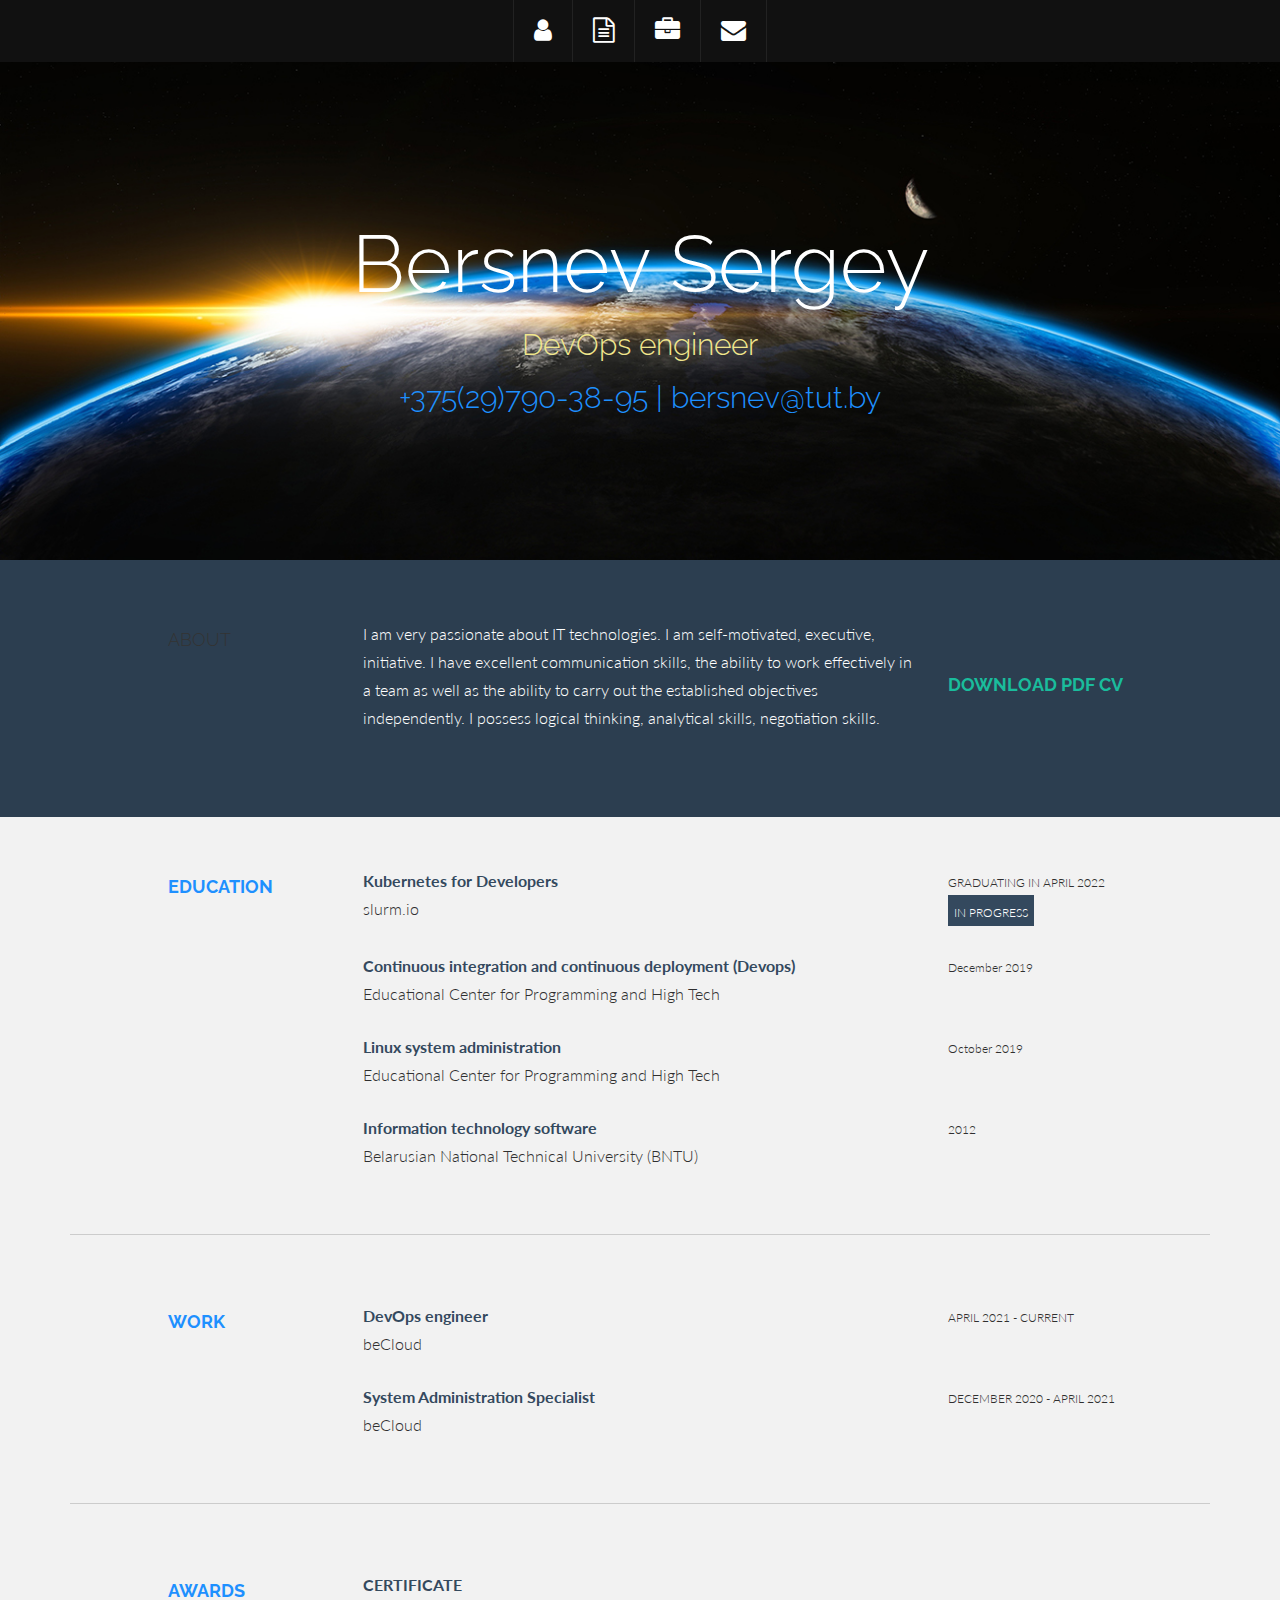
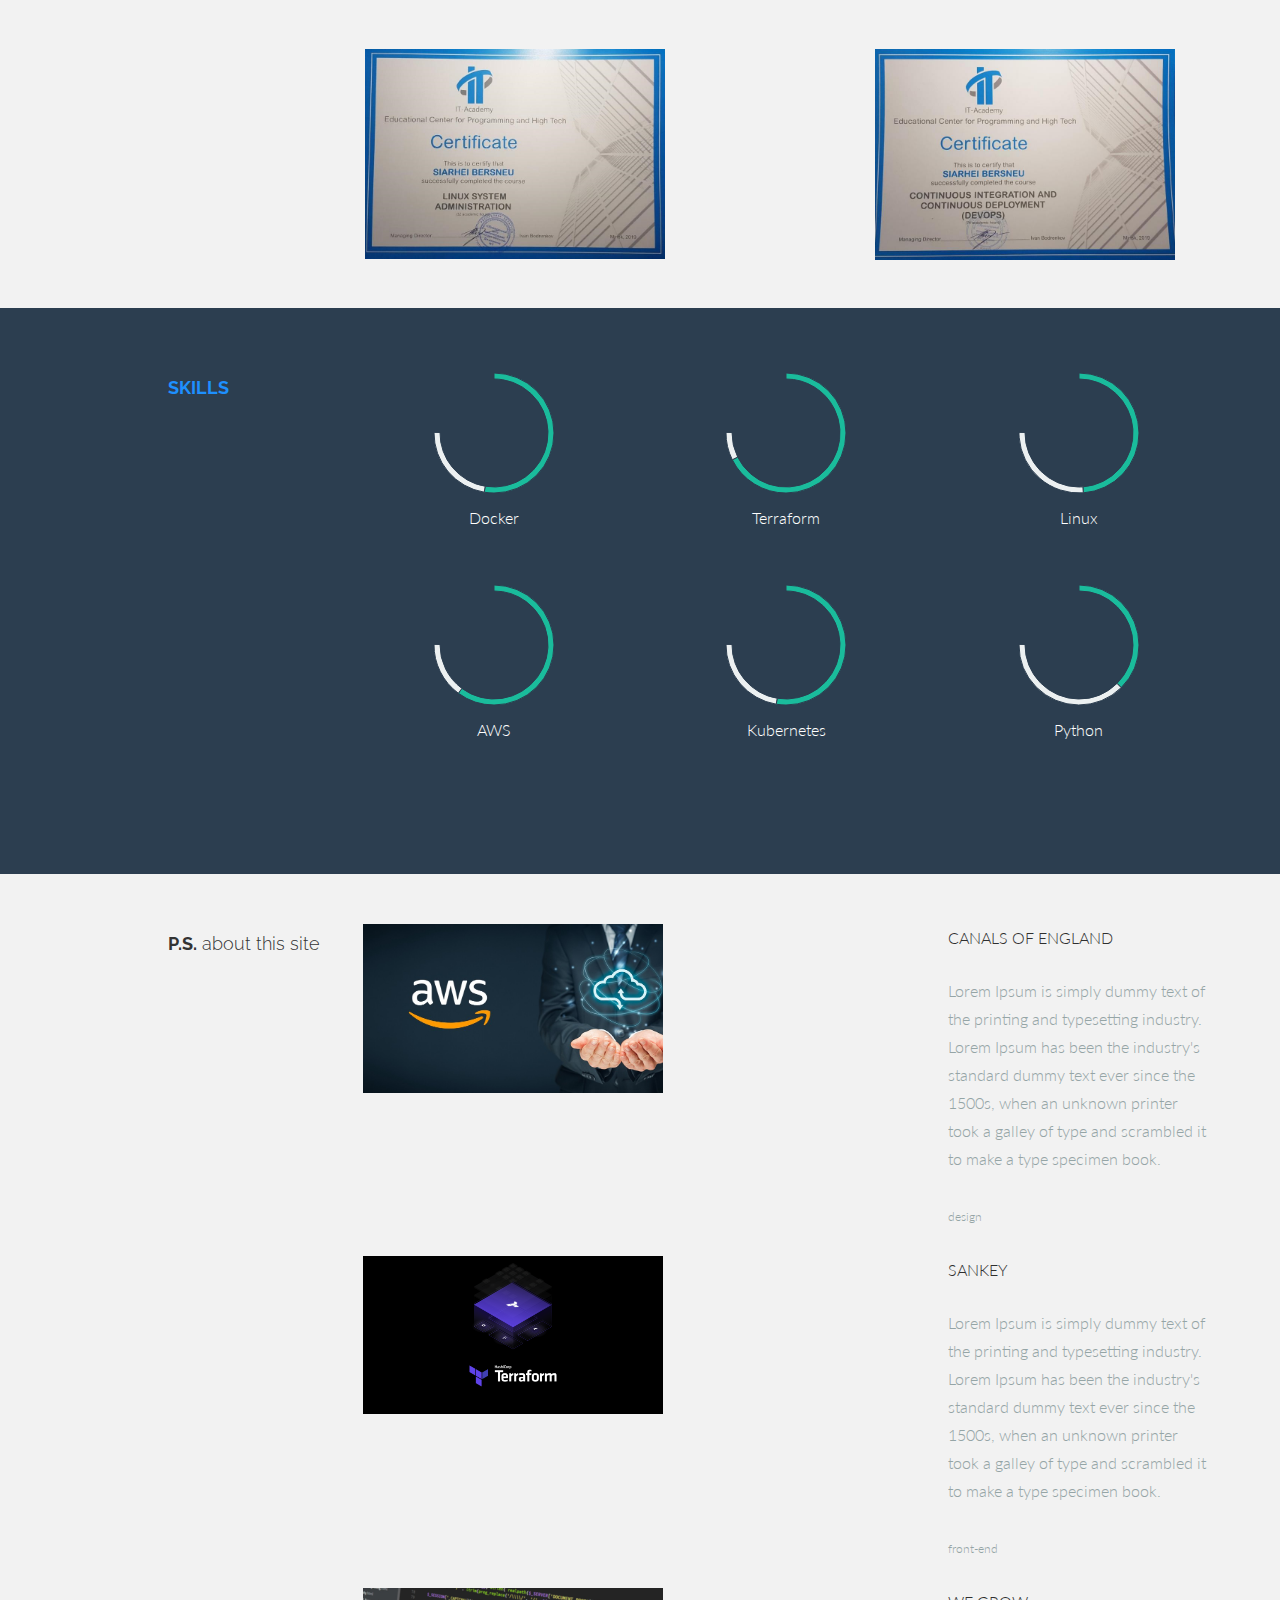
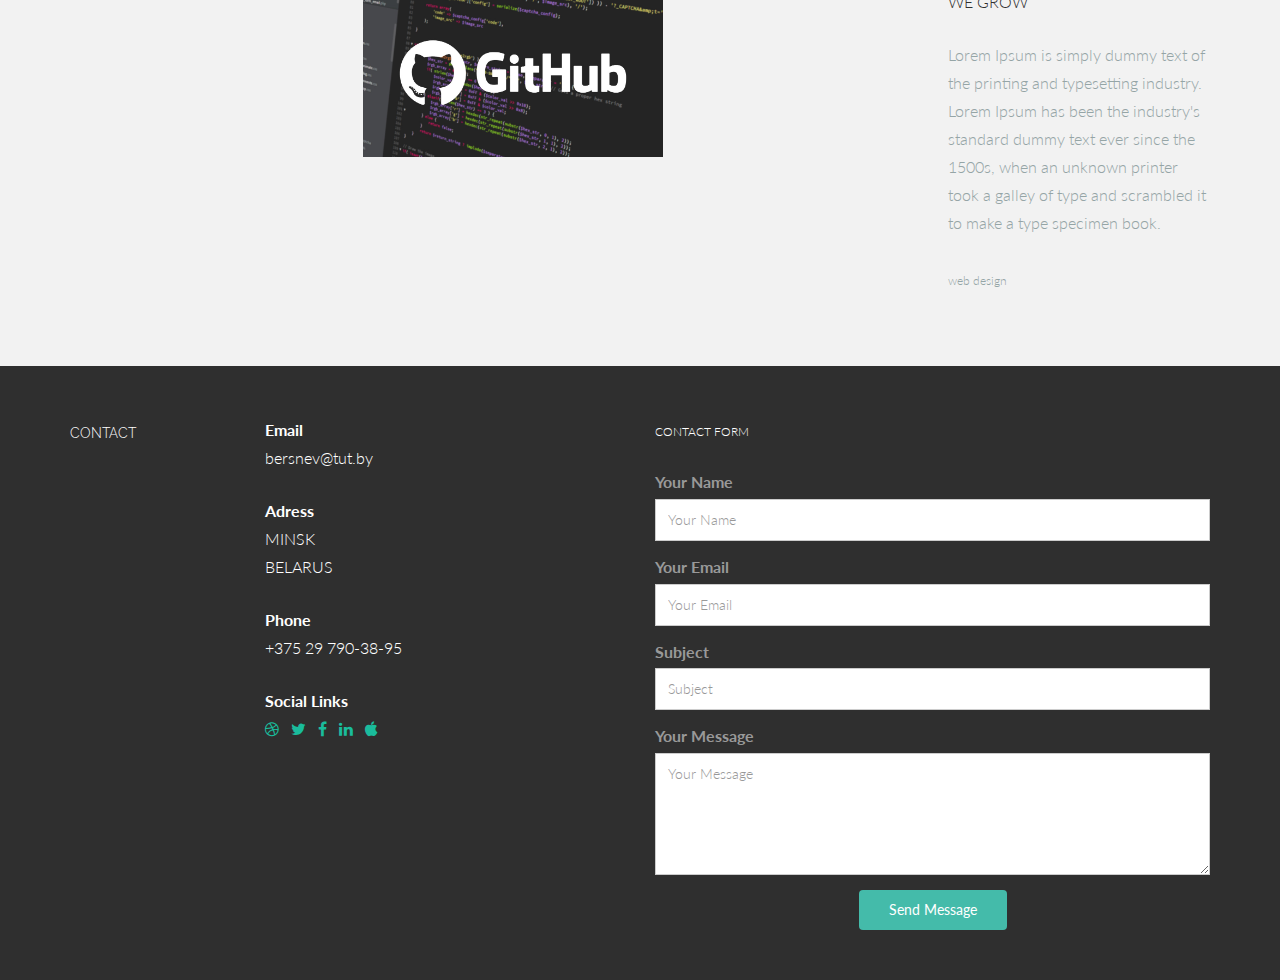
==== index.html @ 5fcc8185 "first copy site" ====
<!DOCTYPE html>
<html lang="en">
<head>
  <meta charset="utf-8">
  <title>Bersnev Sergey</title>
  <meta content="width=device-width, initial-scale=1.0" name="viewport">
  <meta content="" name="keywords">
  <meta content="" name="description">

  <!-- Favicons -->
  <link href="img/favicon.png" rel="icon">
  <link href="img/apple-touch-icon.png" rel="apple-touch-icon">

  <!-- Google Fonts -->
  <link href="https://fonts.googleapis.com/css?family=Lato:300,400,700,300italic,400italic|Raleway:400,300,700" rel="stylesheet">

  <!-- Bootstrap CSS File -->
  <link href="lib/bootstrap/css/bootstrap.min.css" rel="stylesheet">

  <!-- Libraries CSS Files -->
  <link href="lib/font-awesome/css/font-awesome.min.css" rel="stylesheet">

  <!-- Main Stylesheet File -->
  <link href="css/style.css" rel="stylesheet">



</head>

<body data-spy="scroll" data-offset="64" data-target="#section-topbar">

  <div id="section-topbar">
    <div id="topbar-inner">
      <div class="container">
        <div class="row">
          <div class="dropdown">
            <ul id="nav" class="nav">
              <li class="menu-item"><a class="smothscroll" href="#about" title="About"><i class="fa fa-user"></i></a></li>
              <li class="menu-item"><a class="smothscroll" href="#resume" title="Resume"><i class="fa fa-file-text-o"></i></a></li>
              <li class="menu-item"><a class="smothscroll" href="#work" title="Works"><i class="fa fa-briefcase"></i></a></li>
              <li class="menu-item"><a class="smothscroll" href="#contact" title="Contact"><i class="fa fa-envelope"></i></a></li>
            </ul>
            <!--/ uL#nav -->
          </div>
          <!-- /.dropdown -->

          <div class="clear"></div>
        </div>
        <!--/.row -->
      </div>
      <!--/.container -->

      <div class="clear"></div>
    </div>
    <!--/ #topbar-inner -->
  </div>
  <!--/ #section-topbar -->

  <div id="headerwrap">
    <div class="container">
      <div class="row centered">
        <div class="col-lg-12">
          <h1>Bersnev Sergey</h1>
          <h2><font color="#F0E68C">DevOps engineer</font></h2>
          <h2><font color="#1E90FF">+375(29)790-38-95 | bersnev@tut.by</font></h2>
        </div>
        <!--/.col-lg-12 -->
      </div>
      <!--/.row -->
    </div>
    <!--/.container -->
  </div>
  <!--/.#headerwrap -->


  <section id="about" name="about">
    <div id="intro">
      <div class="container">
        <div class="row">

          <div class="col-lg-2 col-lg-offset-1">
            <h4>ABOUT</h4>
          </div>
          <div class="col-lg-6">
            <p>I am very passionate about IT technologies. I am self-motivated, executive, initiative.
              I have excellent communication skills, the ability to work effectively in a team as well
              as the ability to carry out the established objectives independently. I possess logical thinking,
              analytical skills, negotiation skills. </p>
          </div>
          <div class="col-lg-3">
            <p><a href="#"><i class="icon-file"></i></a>
              <sm><h4><b><a href="CV_Devops_bersnev.docx" title="Скачать и почитать позже, автономно">DOWNLOAD PDF CV</a></b></h4></sm>
            </p>
          </div>

        </div>
        <!--/.row -->
      </div>
      <!--/.container -->
    </div>
    <!--/ #intro -->
  </section>


  <section id="resume" name="resume">
    <!--EDUCATION DESCRIPTION -->
    <div class="container desc">
      <div class="row">

        <div class="col-lg-2 col-lg-offset-1">
          <h4><font color="#1E90FF"><b>EDUCATION</b><font></h4>
        </div>
        <div class="col-lg-6">
          <p>
            <t>Kubernetes for Developers</t><br/>slurm.io<br/>

          </p>
        </div>
        <div class="col-lg-3">
          <p>
            <sm>GRADUATING IN APRIL 2022</sm><br/>
            <imp>
              <sm>IN PROGRESS</sm>
            </imp>
          </p>
        </div>

        <div class="col-lg-6 col-lg-offset-3">
          <p>
            <t>Continuous integration and continuous deployment (Devops)</t><br/> Educational Center for Programming and High Tech <br/>
         </p>
        </div>
        <div class="col-lg-3">
          <p>
            <sm>December 2019</sm>
          </p>
        </div>

        <div class="col-lg-6 col-lg-offset-3">
          <p>
            <t>Linux system administration</t><br/> Educational Center for Programming and High Tech <br/>
         </p>
        </div>
        <div class="col-lg-3">
          <p>
            <sm>October 2019</sm>
          </p>
        </div>

        <div class="col-lg-6 col-lg-offset-3">
          <p>
            <t>Information technology software</t><br/> Belarusian National Technical University (BNTU) <br/>
         </p>
        </div>
        <div class="col-lg-3">
          <p>
            <sm>2012</sm>
          </p>
        </div>

      </div>
      <!--/.row -->
      <br>
      <hr>
    </div>
    <!--/.container -->
  </section>


  <!--WORK DESCRIPTION -->
  <div class="container desc">
    <div class="row">

      <div class="col-lg-2 col-lg-offset-1">
        <h4><font color="#1E90FF"><b>WORK</font></b></h4>
      </div>
      <div class="col-lg-6">
        <p>
          <t>DevOps engineer</t><br/> beCloud <br/>
        </p>

      </div>
      <div class="col-lg-3">
        <p>
          <sm>APRIL 2021 - CURRENT</sm>
        </p>
      </div>

      <div class="col-lg-6 col-lg-offset-3">
        <p>
          <t>System Administration Specialist</t><br/> beCloud <br/>
        </p>

      </div>
      <div class="col-lg-3">
        <p>
          <sm>DECEMBER 2020 - APRIL 2021</sm>
        </p>
      </div>
    </div>
    <!--/.row -->
    <br>
    <hr>
  </div>
  <!--/.container -->


  <!--AWARDS DESCRIPTION -->
  <div class="container desc">
    <div class="row">
      <div class="col-lg-2 col-lg-offset-1">
        <h4><font color="#1E90FF"><b>AWARDS</font></b></h4>
      </div>

      <div class="col-lg-6">
        <p>
          <t>CERTIFICATE</t><br/>
        </p>
      </div>



      <div class="col-lg-6">
        <p>
        <div id="certificate">
     <img src="img/1.jpg">
  </div>
        </p>
      </div>

      <div class="col-lg-3">
        <p>
        <div id="certificate2">
     <img src="img/2.jpg"><br/>
  </div>
        </p>
      </div>


    </div>
    <!--/.row -->
    <br>
  </div>
  <!--/.container -->


  <!--SKILLS DESCRIPTION -->
  <div id="skillswrap">
    <div class="container">
      <div class="row">
        <div class="col-lg-2 col-lg-offset-1">
          <h4><font color="#1E90FF"><b>SKILLS</font></b></h4>
        </div>
        <div class="col-lg-3 centered">
          <canvas id="Docker" height="130" width="130"></canvas>
          <p>Docker</p>
          <br>
        </div>
        <div class="col-lg-3 centered">
          <canvas id="Terraform" height="130" width="130"></canvas>
          <p>Terraform</p>
          <br>
        </div>
        <div class="col-lg-3 centered">
          <canvas id="Linux" height="130" width="130"></canvas>
          <p>Linux</p>
          <br>
        </div>

        <div class="col-lg-3 col-lg-offset-3 centered">
          <canvas id="AWS" height="130" width="130"></canvas>
          <p>AWS</p>
          <br>
        </div>
        <div class="col-lg-3 centered">
          <canvas id="Kubernetes" height="130" width="130"></canvas>
          <p>Kubernetes</p>
          <br>
        </div>
        <div class="col-lg-3 centered">
          <canvas id="Python" height="130" width="130"></canvas>
          <p>Python</p>
          <br>
        </div>

      </div>
      <!--/.row -->
      <br>
    </div>
    <!--/.container -->
  </div>
  <!--/ #skillswrap -->



  <section id="work" name="work">
    <!--PORTFOLIO DESCRIPTION -->
    <div class="container desc">
      <div class="row">
        <div class="col-lg-2 col-lg-offset-1">
          <h4><b>P.S.</b> about this site</h4>
        </div>
        <div class="col-lg-6">
          <p><img class="img-responsive" src="img/port01.jpg" alt=""></p>
        </div>
        <div class="col-lg-3">
          
          <p>CANALS OF ENGLAND</p>
          <p>
            <more>Lorem Ipsum is simply dummy text of the printing and typesetting industry. Lorem Ipsum has been the industry's standard dummy text ever since the 1500s, when an unknown printer took a galley of type and scrambled it to make a type specimen book.<br/><br/>
              <sm><i class="icon-tag"></i> design</sm>
            </more>
          </p>
        </div>

        <div class="col-lg-6 col-lg-offset-3">
          <p><img class="img-responsive" src="img/port02.jpg" alt=""></p>
        </div>
        <div class="col-lg-3">
          <p>SANKEY</p>
          <p>
            <more>Lorem Ipsum is simply dummy text of the printing and typesetting industry. Lorem Ipsum has been the industry's standard dummy text ever since the 1500s, when an unknown printer took a galley of type and scrambled it to make a type specimen book.<br/><br/>
              <sm><i class="icon-tag"></i> front-end</sm>
            </more>
          </p>
        </div>

        <div class="col-lg-6 col-lg-offset-3">
          <p><img class="img-responsive" src="img/port03.jpg" alt=""></p>
        </div>
        <div class="col-lg-3">
          <p>WE GROW</p>
          <p>
            <more>Lorem Ipsum is simply dummy text of the printing and typesetting industry. Lorem Ipsum has been the industry's standard dummy text ever since the 1500s, when an unknown printer took a galley of type and scrambled it to make a type specimen book.<br/><br/>
              <sm><i class="icon-tag"></i> web design</sm>
            </more>
          </p>
        </div>

      </div>
      <!--/.row -->
      <br>
      <br>
    </div>
    <!--/.container -->
  </section>

  <section id="contact" name="contact">
    <!--FOOTER DESCRIPTION -->
    <div id="footwrap">
      <div class="container">
        <div class="row">

          <div class="col-lg-2">
            <h5>CONTACT</h5>
          </div>
          <div class="col-lg-4">
            <p>
              <t>Email</t><br/> bersnev@tut.by <br/>
            </p>
            <p>
              <t>Adress</t><br/> MINSK <br/> BELARUS <br/>
            </p>
            <p>
              <t>Phone</t><br/> +375 29 790-38-95 <br/>
            </p>
            <p>
              <t>Social Links</t><br/>
              <a href="#"><i class="fa fa-dribbble"></i></a>
              <a href="#"><i class="fa fa-twitter"></i></a>
              <a href="#"><i class="fa fa-facebook"></i></a>
              <a href="#"><i class="fa fa-linkedin"></i></a>
              <a href="#"><i class="fa fa-apple"></i></a>
            </p>
          </div>
          <div class="col-lg-6">
            <p>
              <sm>CONTACT FORM</sm>
            </p>
            <form class="contact-form php-mail-form" role="form" action="contactform/contactform.php" method="POST">

              <div class="form-group">
                <label for="contact-name">Your Name</label>
                <input type="name" name="name" class="form-control" id="contact-name" placeholder="Your Name" data-rule="minlen:4" data-msg="Please enter at least 4 chars">
                <div class="validate"></div>
              </div>
              <div class="form-group">
                <label for="contact-email">Your Email</label>
                <input type="email" name="email" class="form-control" id="contact-email" placeholder="Your Email" data-rule="email" data-msg="Please enter a valid email">
                <div class="validate"></div>
              </div>
              <div class="form-group">
                <label for="contact-subject">Subject</label>
                <input type="text" name="subject" class="form-control" id="contact-subject" placeholder="Subject" data-rule="minlen:4" data-msg="Please enter at least 8 chars of subject">
                <div class="validate"></div>
              </div>

              <div class="form-group">
                <label for="contact-message">Your Message</label>
                <textarea class="form-control" name="message" id="contact-message" placeholder="Your Message" rows="5" data-rule="required" data-msg="Please write something for us"></textarea>
                <div class="validate"></div>
              </div>

              <div class="loading"></div>
              <div class="error-message"></div>
              <div class="sent-message">Your message has been sent. Thank you!</div>

              <div class="form-send">
                <button type="submit" class="btn btn-large">Send Message</button>
              </div>

            </form>

          </div>
        </div>
        <!--/.row -->
      </div>
      <!--/.container -->
    </div>
    <!--/ #footer -->
  </section>



  <!-- JavaScript Libraries -->
  <script src="lib/jquery/jquery.min.js"></script>
  <script src="lib/bootstrap/js/bootstrap.min.js"></script>
  <script src="lib/php-mail-form/validate.js"></script>
  <script src="lib/chart/chart.js"></script>
  <script src="lib/easing/easing.min.js"></script>

  <!-- Template Main Javascript File -->
  <script src="js/main.js"></script>

</body>
</html>
---- css/style.css ----
body {
  background-color: #f2f2f2;
  font-family: "Lato";
  font-weight: 300;
  font-size: 16px;
  color: #555;
  -webkit-font-smoothing: antialiased;
  -webkit-overflow-scrolling: touch;
}

/* Titles */

h1, h2, h3, h4, h5, h6 {
  font-family: "Raleway";
  font-weight: 300;
  color: #333;
}

/* Paragraph & Typographic */

p {
  line-height: 28px;
  margin-bottom: 25px;
}

.centered {
  text-align: center;
}

/* Links */

a {
  color: #1abc9c;
  word-wrap: break-word;
  -webkit-transition: color 0.1s ease-in, background 0.1s ease-in;
  -moz-transition: color 0.1s ease-in, background 0.1s ease-in;
  -ms-transition: color 0.1s ease-in, background 0.1s ease-in;
  -o-transition: color 0.1s ease-in, background 0.1s ease-in;
  transition: color 0.1s ease-in, background 0.1s ease-in;
}

a:hover, a:focus {
  color: #7b7b7b;
  text-decoration: none;
  outline: 0;
}

a:before, a:after {
  -webkit-transition: color 0.1s ease-in, background 0.1s ease-in;
  -moz-transition: color 0.1s ease-in, background 0.1s ease-in;
  -ms-transition: color 0.1s ease-in, background 0.1s ease-in;
  -o-transition: color 0.1s ease-in, background 0.1s ease-in;
  transition: color 0.1s ease-in, background 0.1s ease-in;
}

hr {
  display: block;
  height: 1px;
  border: 0;
  border-top: 1px solid #ccc;
  margin: 1em 0;
  padding: 0;
}

/*---------------------------------------------------
3.1 Topbar
---------------------------------------------------*/
img { width:300px; transition:width 0.5s ease; }
#certificate:hover img { width:500px; }

#certificate{
  margin-left: 295px;
}

img { width:300px; transition:width 0.5s ease; }
#certificate2:hover img { width:500px; }

#certificate2{
  margin-left: 220px;
}

img[tabindex="0"] {
  cursor: zoom-in;
}
img[tabindex="0"]:focus {
  position: fixed;
  z-index: 10;
  top: 0;
  left: 0;
  bottom: 0;
  right: 0;
  width: auto;
  height: auto;
  max-width: 99%;
  max-height: 99%;
  margin: auto;
  box-shadow: 0 0 20px #000, 0 0 0 1000px rgba(210,210,210,.4);
}
img[tabindex="0"]:focus,  /* убрать строку, если не нужно, чтобы при клике на увеличенное фото, оно возвращалось в исходное состояние */
img[tabindex="0"]:focus ~ * {
  pointer-events: none;
  cursor: zoom-out;
}


#section-topbar {
  position: fixed;
  top: 0;
  left: 0;
  right: 0;
  z-index: 10000;
  overflow: visible;
  font: normal 16px/24px 'Open Sans', "Helvetica Neue", Helvetica, Arial, sans-serif;
}

#section-topbar a {
  color: #fff;
}

#topbar-inner {
  background: #111;
  line-height: 0;
  text-align: center;
}

/*
Top Bar

By default, top navigation bar uses "fixed" position
*/

#section-topbar ul#nav {
  display: inline-block;
  position: relative;
  margin: 0;
  padding: 0;
  border-right: 1px solid #222;
  /* For IE, the outcast */
  zoom: 1;
  *display: inline;
}

#section-topbar ul#nav>li {
  display: block;
  float: left;
  padding: 0;
}

#section-topbar ul#nav a {
  display: block;
  font: normal 11px/18px "Helvetica Neue", Helvetica, Arial, sans-serif;
  text-decoration: none;
  padding: 18px 20px 18px 20px;
  border-left: 1px solid #222;
}

#section-topbar ul#nav a:focus {
  background: #111;
  text-decoration: none;
  border-left: 1px solid #111;
}

#section-topbar ul#nav a:hover {
  background: #222;
  text-decoration: none;
  border-left: 1px solid #111;
}

#section-topbar ul#nav .active a {
  background: #44bbaa;
  border-left: 1px solid #111;
}

#section-topbar ul#nav .active a:hover {
  background: #44bbaa;
}

#section-topbar i {
  font-size: 25px;
}

/*---------------------------------------------------
SECTION WRAPS
---------------------------------------------------*/

/* Header Wrap */

#headerwrap {
  background: url(../img/body.jpg) no-repeat center top;
  margin-top: 60px;
  padding-top: 140px;
  text-align: center;
  background-attachment: relative;
  background-position: center center;
  min-height: 500px;
  width: 100%;
  -webkit-background-size: 100%;
  -moz-background-size: 100%;
  -o-background-size: 100%;
  background-size: 100%;
  -webkit-background-size: cover;
  -moz-background-size: cover;
  -o-background-size: cover;
  background-size: cover;
}

#headerwrap h1 {
  font-size: 80px;
  color: white;
}

#headerwrap h3 {
  font-size: 20px;
  color: white;
}

/* Intnro Wrap */

#intro {
  background: #2c3e50;
  padding-top: 60px;
  padding-bottom: 60px;
  color: white;
}

#intro h5, p {
  color: white;
}

#intro i {
  color: white;
  font-size: 20px;
  padding-right: 8px;
  vertical-align: middle;
}

#skillswrap {
  background: #2c3e50;
  padding-top: 60px;
  padding-bottom: 60px;
  color: white;
}

#skillswrap h5, p {
  color: white;
}

#footwrap {
  background: #2f2f2f;
  padding-top: 50px;
  padding-bottom: 50px;
}

#footwrap p {
  color: white;
}

#footwrap h5 {
  color: white;
}

#footwrap t {
  font-weight: 700;
}

#footwrap i {
  padding-right: 8px;
  color: #1abc9c;
}

/* Copyright Wrap */

#copyrights {
  background: #222222;
  padding: 20px 0;
  text-align: center;
  color: #fff;
  font-size: 16px;
}

#copyrights p {
  margin: 0 0 5px 0;
}

.credits {
  color: #999;
}

/* Global Values */

.desc {
  padding-top: 50px;
}

.desc p {
  color: #2f2f2f;
}

.desc t {
  color: #34495e;
  font-weight: 700;
}

.desc imp {
  padding: 6px;
  color: white;
  background: #34495e;
}

.desc more {
  color: #95a5a6;
}

sm {
  font-size: 12px;
}

/* Contact Form */

.contact-form label {
  color: #999;
}

.contact-form input, .contact-form textarea {
  padding: 10px 12px;
  border-radius: 0;
  box-shadow: none;
  font-size: 14px;
  height: auto;
}

.contact-form .form-send {
  text-align: center;
}

.contact-form .form-send button {
  background: #44bbaa;
  border: 0;
  padding: 10px 30px;
  color: #fff;
  transition: 0.4s;
  cursor: pointer;
}

.contact-form .form-send button:hover {
  background: #23c8b1;
}

.contact-form .validate {
  display: none;
  color: red;
  margin: 0 0 15px 0;
  font-weight: 400;
  font-size: 13px;
}

.contact-form .loading {
  display: none;
  color: #555;
  background: #fff;
  text-align: center;
  padding: 15px;
  margin: 15px 0;
}

.contact-form .loading:before {
  content: "";
  display: inline-block;
  border-radius: 50%;
  width: 24px;
  height: 24px;
  border: 3px solid #18d26e;
  border-top-color: #eee;
  -webkit-animation: animate-loading 1s linear infinite;
  animation: animate-loading 1s linear infinite;
}

@-webkit-keyframes animate-loading {
  0% {
    -webkit-transform: rotate(0deg);
    transform: rotate(0deg);
  }

  100% {
    -webkit-transform: rotate(360deg);
    transform: rotate(360deg);
  }
}

@keyframes animate-loading {
  0% {
    -webkit-transform: rotate(0deg);
    transform: rotate(0deg);
  }

  100% {
    -webkit-transform: rotate(360deg);
    transform: rotate(360deg);
  }
}

.contact-form .error-message {
  display: none;
  color: #fff;
  background: #ed3c0d;
  text-align: center;
  padding: 15px;
  font-weight: 600;
  margin: 15px 0;
}

.contact-form .sent-message {
  display: none;
  color: #fff;
  background: #18d26e;
  text-align: center;
  padding: 15px;
  font-weight: 600;
  margin: 15px 0;
}
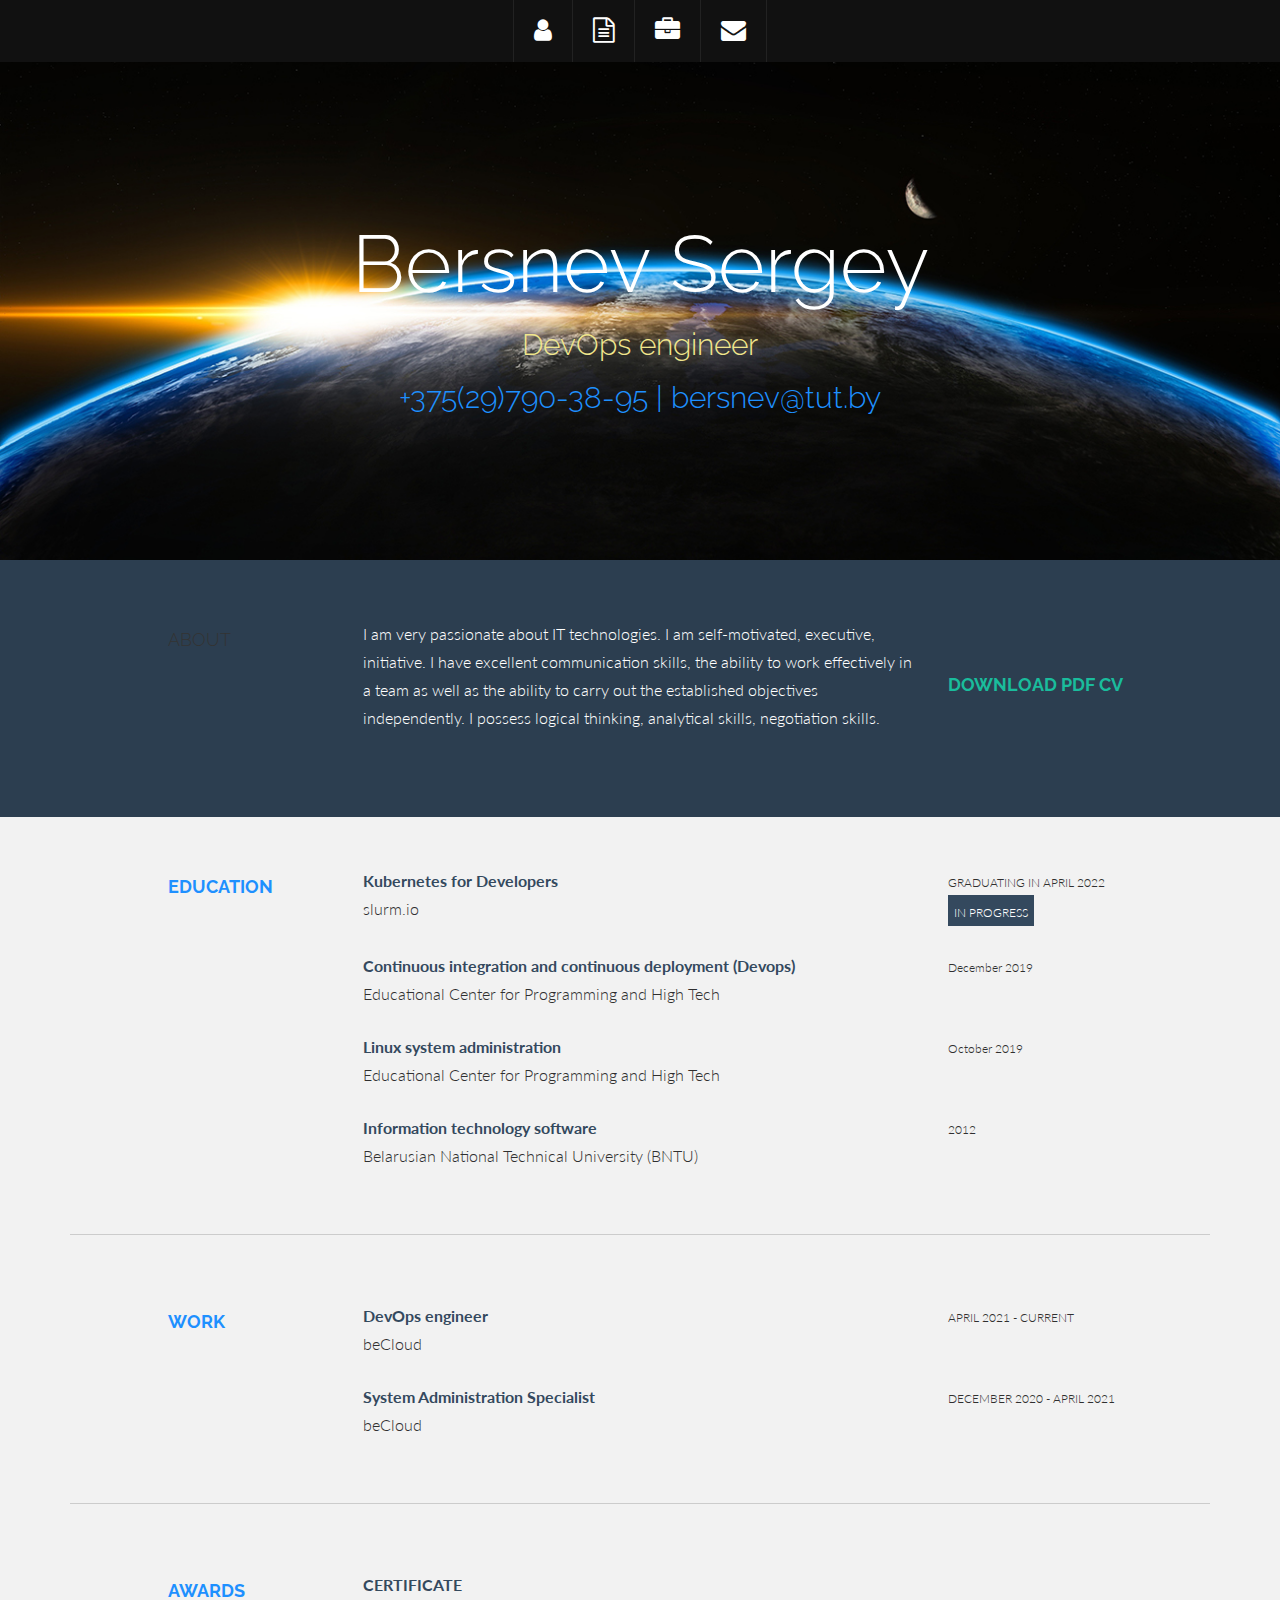
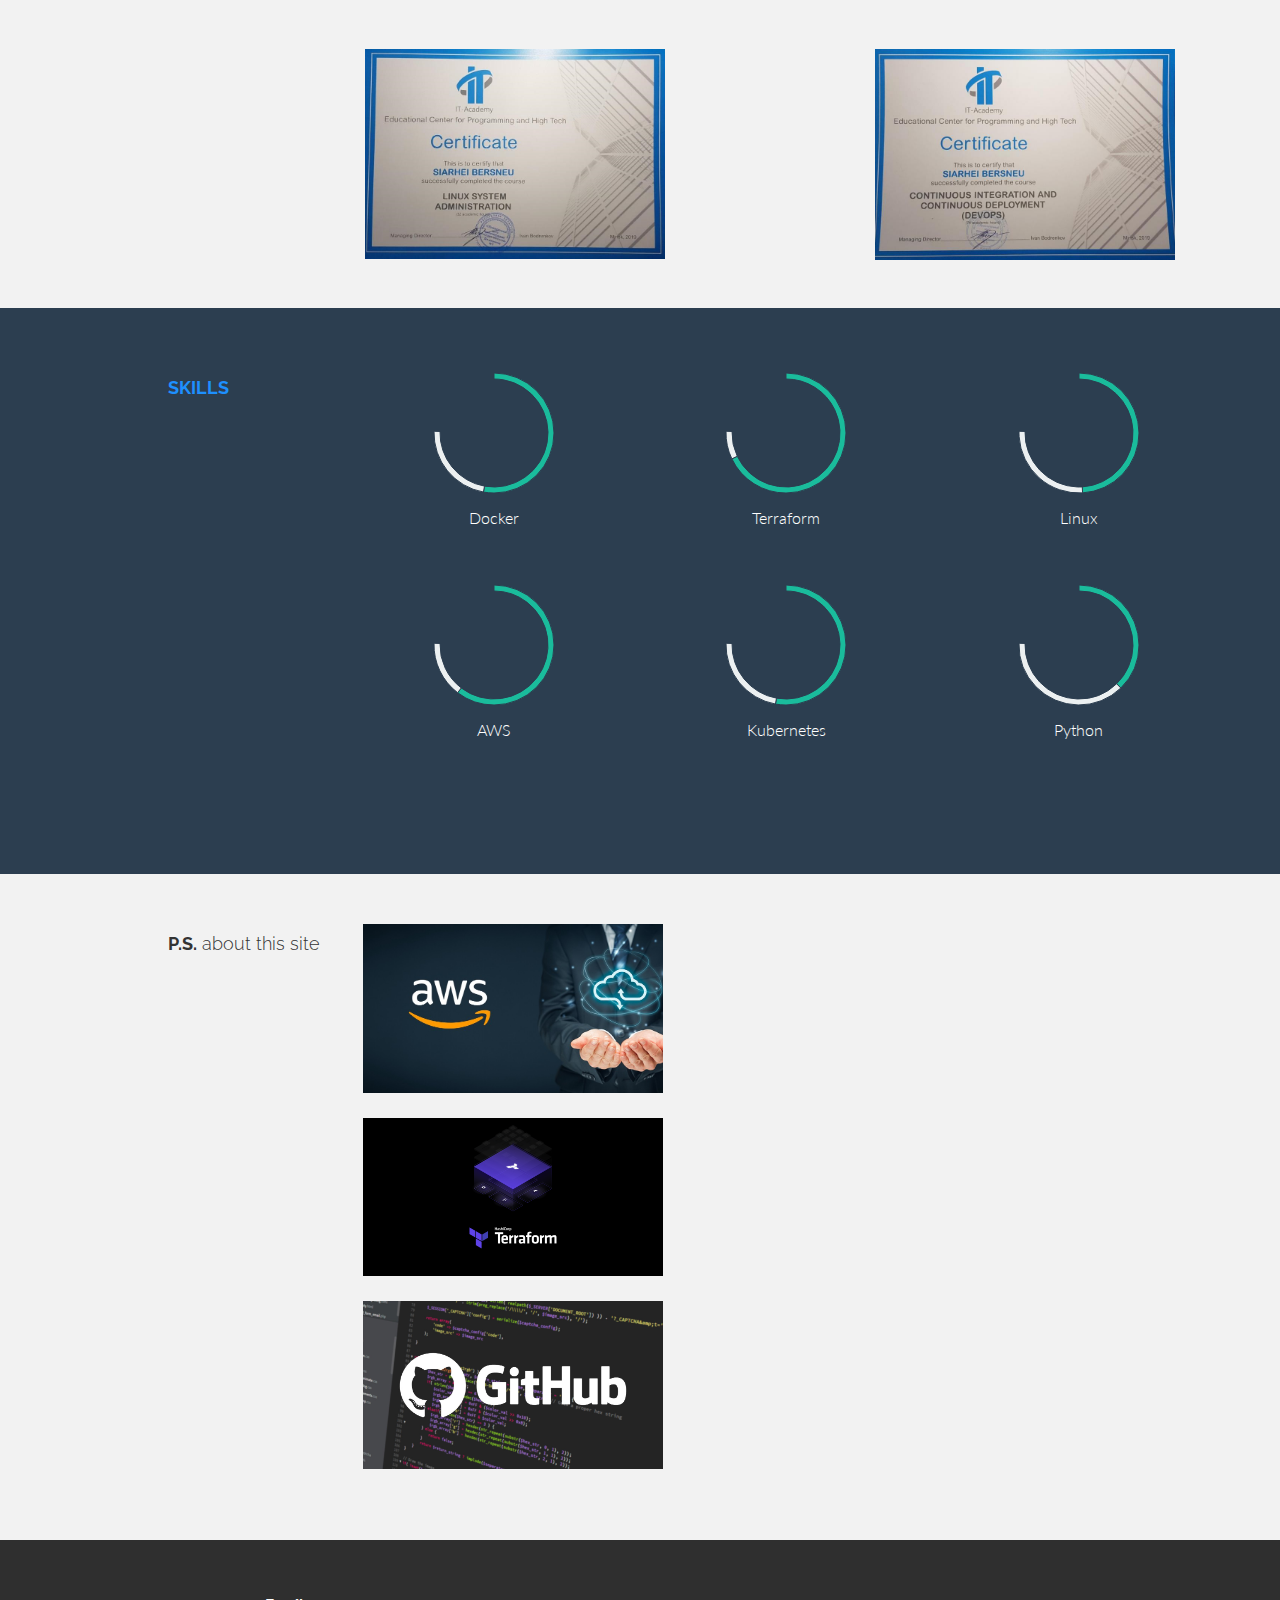
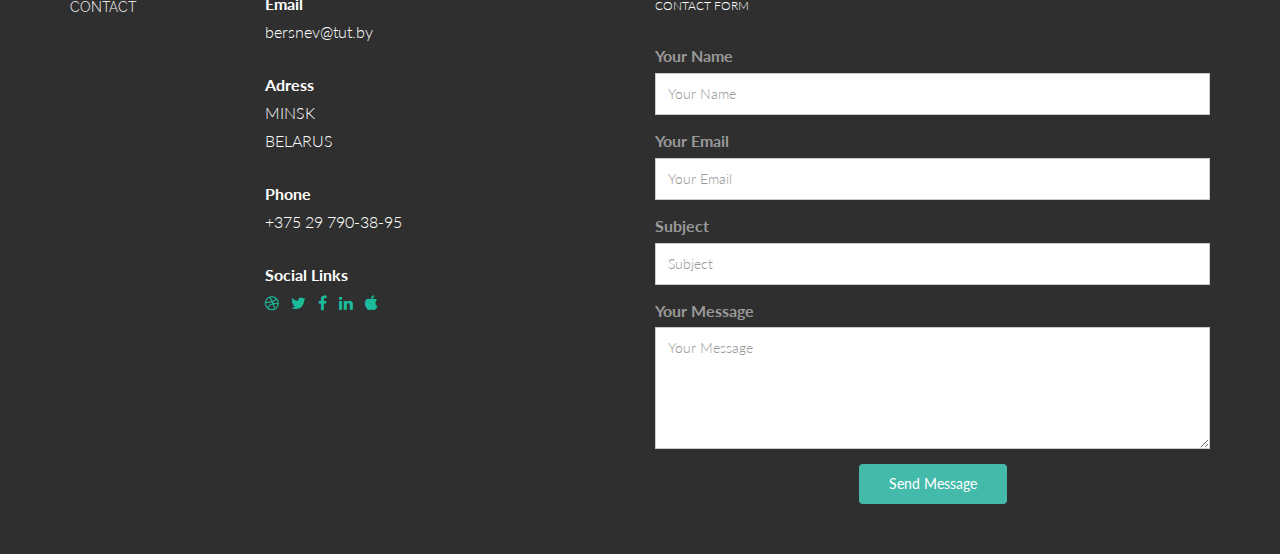
==== commit c477cf62: "EDIT INDEX" ====
--- a/index.html
+++ b/index.html
@@ -304,37 +304,25 @@
           <p><img class="img-responsive" src="img/port01.jpg" alt=""></p>
         </div>
         <div class="col-lg-3">
-          
-          <p>CANALS OF ENGLAND</p>
-          <p>
-            <more>Lorem Ipsum is simply dummy text of the printing and typesetting industry. Lorem Ipsum has been the industry's standard dummy text ever since the 1500s, when an unknown printer took a galley of type and scrambled it to make a type specimen book.<br/><br/>
-              <sm><i class="icon-tag"></i> design</sm>
-            </more>
-          </p>
+
+          <p></p>
+
         </div>
 
         <div class="col-lg-6 col-lg-offset-3">
           <p><img class="img-responsive" src="img/port02.jpg" alt=""></p>
         </div>
         <div class="col-lg-3">
-          <p>SANKEY</p>
-          <p>
-            <more>Lorem Ipsum is simply dummy text of the printing and typesetting industry. Lorem Ipsum has been the industry's standard dummy text ever since the 1500s, when an unknown printer took a galley of type and scrambled it to make a type specimen book.<br/><br/>
-              <sm><i class="icon-tag"></i> front-end</sm>
-            </more>
-          </p>
+         <p></p>
+
         </div>
 
         <div class="col-lg-6 col-lg-offset-3">
           <p><img class="img-responsive" src="img/port03.jpg" alt=""></p>
         </div>
         <div class="col-lg-3">
-          <p>WE GROW</p>
-          <p>
-            <more>Lorem Ipsum is simply dummy text of the printing and typesetting industry. Lorem Ipsum has been the industry's standard dummy text ever since the 1500s, when an unknown printer took a galley of type and scrambled it to make a type specimen book.<br/><br/>
-              <sm><i class="icon-tag"></i> web design</sm>
-            </more>
-          </p>
+          <p></p>
+
         </div>
 
       </div>
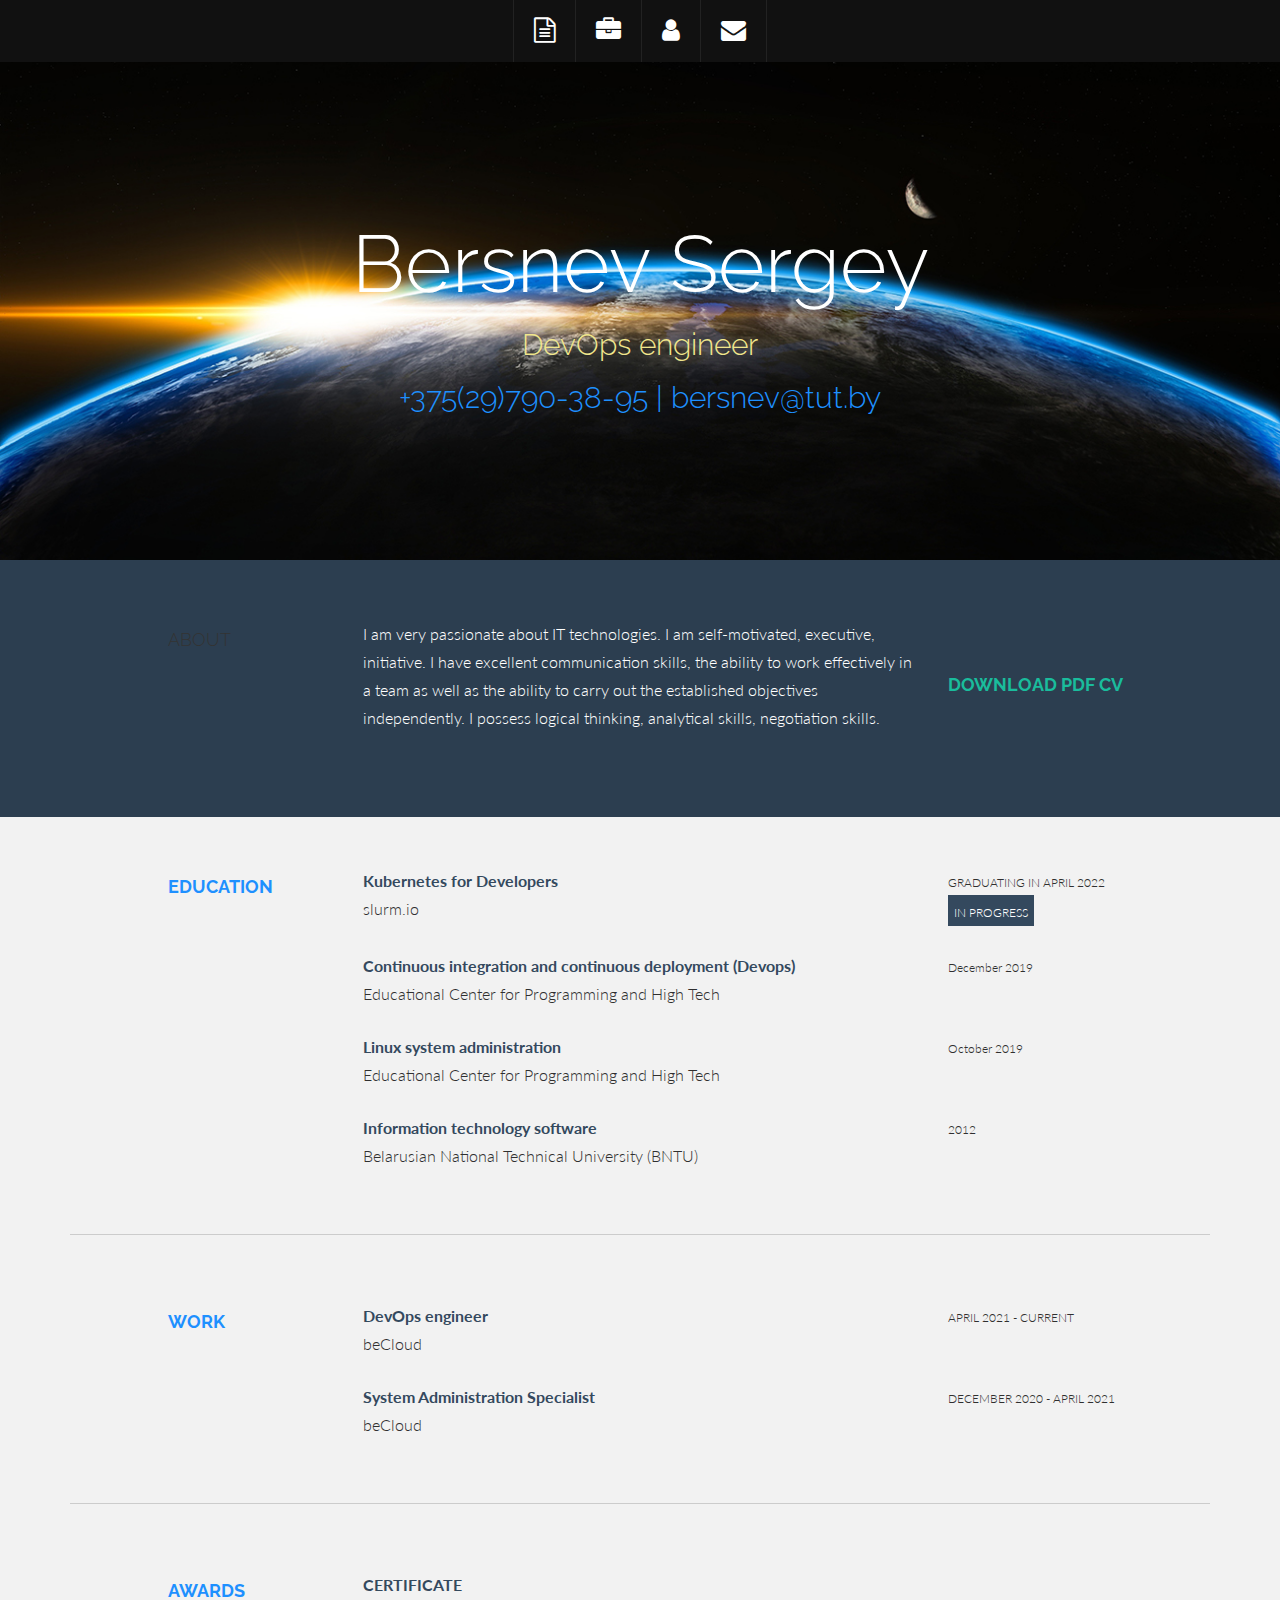
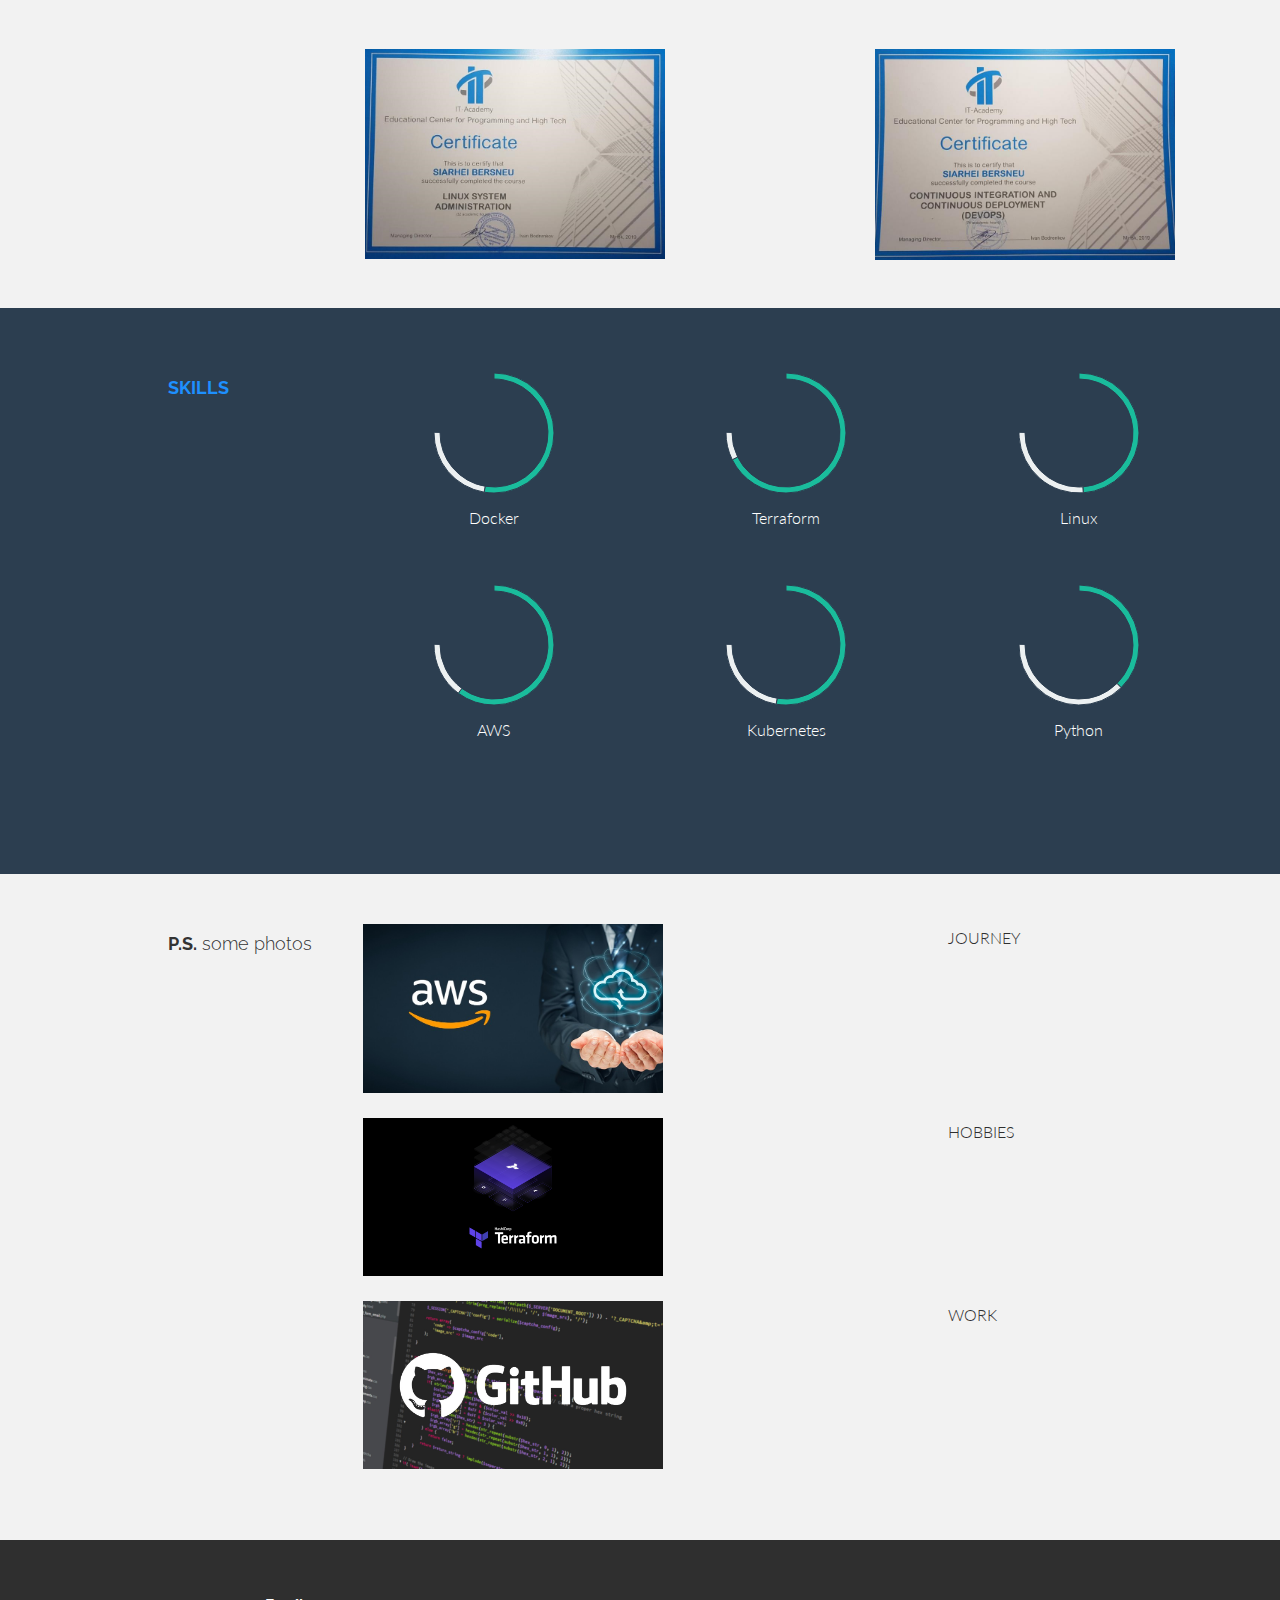
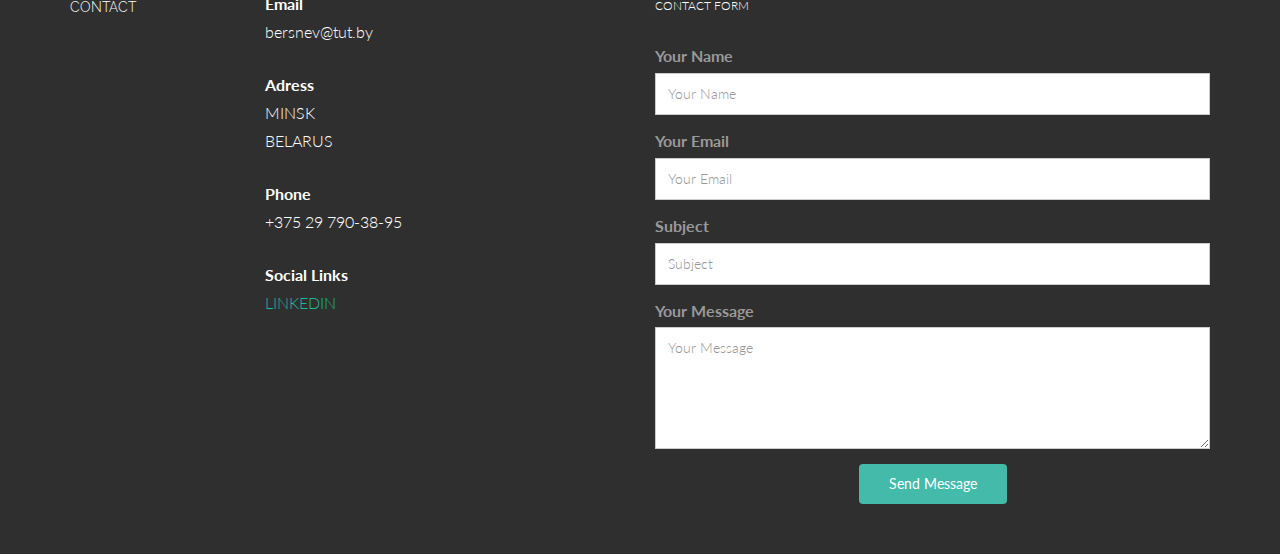
==== commit 7cd77863: "create index" ====
--- a/index.html
+++ b/index.html
@@ -35,9 +35,9 @@
         <div class="row">
           <div class="dropdown">
             <ul id="nav" class="nav">
-              <li class="menu-item"><a class="smothscroll" href="#about" title="About"><i class="fa fa-user"></i></a></li>
-              <li class="menu-item"><a class="smothscroll" href="#resume" title="Resume"><i class="fa fa-file-text-o"></i></a></li>
+              <li class="menu-item"><a class="smothscroll" href="#resume" title="About"><i class="fa fa-file-text-o"></i></a></li>
               <li class="menu-item"><a class="smothscroll" href="#work" title="Works"><i class="fa fa-briefcase"></i></a></li>
+              <li class="menu-item"><a class="smothscroll" href="#about" title="Photos"><i class="fa fa-user"></i></a></li>
               <li class="menu-item"><a class="smothscroll" href="#contact" title="Contact"><i class="fa fa-envelope"></i></a></li>
             </ul>
             <!--/ uL#nav -->
@@ -73,7 +73,7 @@
   <!--/.#headerwrap -->
 
 
-  <section id="about" name="about">
+  <section id="resume" name="resume">
     <div id="intro">
       <div class="container">
         <div class="row">
@@ -102,7 +102,7 @@
   </section>
 
 
-  <section id="resume" name="resume">
+  <section id="work" name="work">
     <!--EDUCATION DESCRIPTION -->
     <div class="container desc">
       <div class="row">
@@ -293,36 +293,48 @@
 
 
 
-  <section id="work" name="work">
+  <section id="about" name="about">
     <!--PORTFOLIO DESCRIPTION -->
     <div class="container desc">
       <div class="row">
         <div class="col-lg-2 col-lg-offset-1">
-          <h4><b>P.S.</b> about this site</h4>
+          <h4><b>P.S.</b> some photos</h4>
         </div>
         <div class="col-lg-6">
           <p><img class="img-responsive" src="img/port01.jpg" alt=""></p>
         </div>
         <div class="col-lg-3">
 
-          <p></p>
-
+          <p>JOURNEY</p>
+          <p>
+            <more> <br/><br/>
+              <sm><i class="icon-tag"></i></sm>
+            </more>
+          </p>
         </div>
 
         <div class="col-lg-6 col-lg-offset-3">
           <p><img class="img-responsive" src="img/port02.jpg" alt=""></p>
         </div>
         <div class="col-lg-3">
-         <p></p>
-
+          <p>HOBBIES</p>
+          <p>
+            <more><br/><br/>
+              <sm><i class="icon-tag"></i> </sm>
+            </more>
+          </p>
         </div>
 
         <div class="col-lg-6 col-lg-offset-3">
           <p><img class="img-responsive" src="img/port03.jpg" alt=""></p>
         </div>
         <div class="col-lg-3">
-          <p></p>
-
+          <p>WORK</p>
+          <p>
+            <more><br/><br/>
+              <sm><i class="icon-tag"></i></sm>
+            </more>
+          </p>
         </div>
 
       </div>
@@ -353,12 +365,7 @@
               <t>Phone</t><br/> +375 29 790-38-95 <br/>
             </p>
             <p>
-              <t>Social Links</t><br/>
-              <a href="#"><i class="fa fa-dribbble"></i></a>
-              <a href="#"><i class="fa fa-twitter"></i></a>
-              <a href="#"><i class="fa fa-facebook"></i></a>
-              <a href="#"><i class="fa fa-linkedin"></i></a>
-              <a href="#"><i class="fa fa-apple"></i></a>
+              <t>Social Links</t><br/><a href=https://linkedin.com/in/bersnev-sergey target=«_blank»>LINKEDIN</a>
             </p>
           </div>
           <div class="col-lg-6">
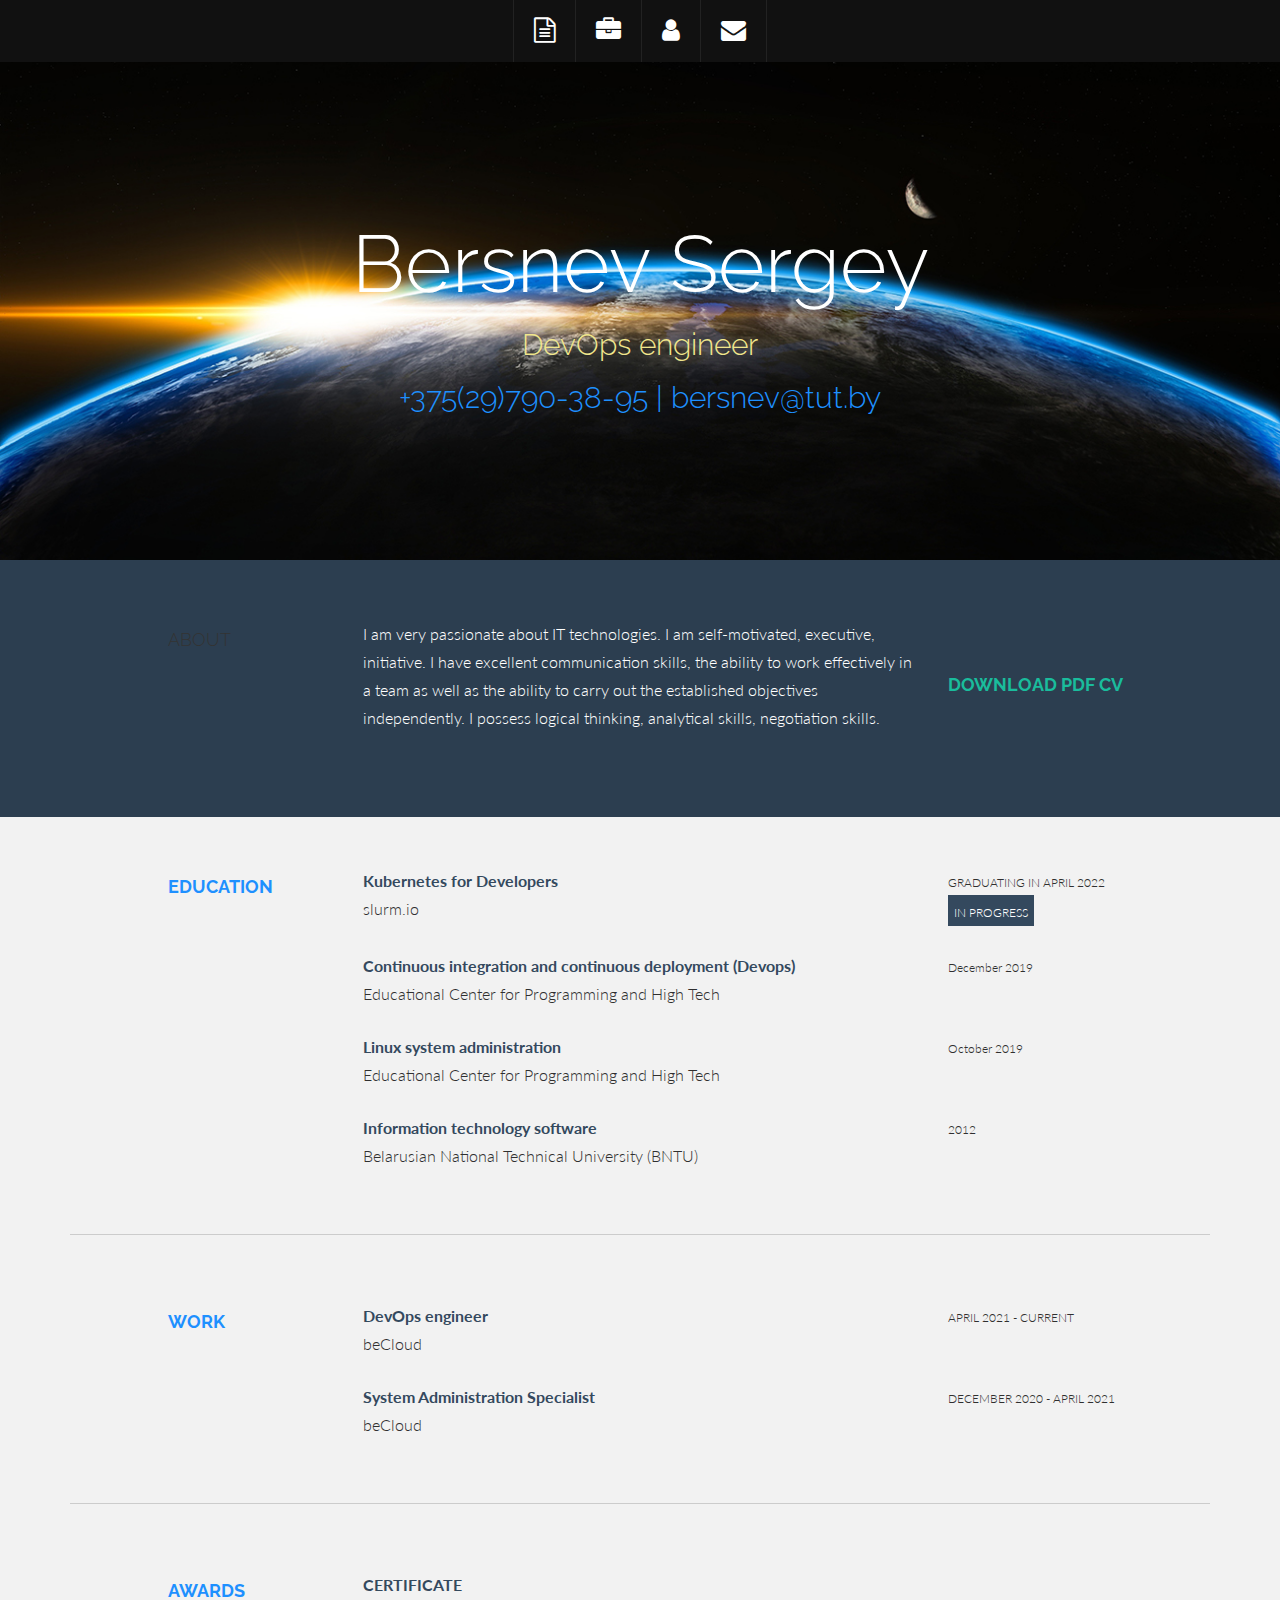
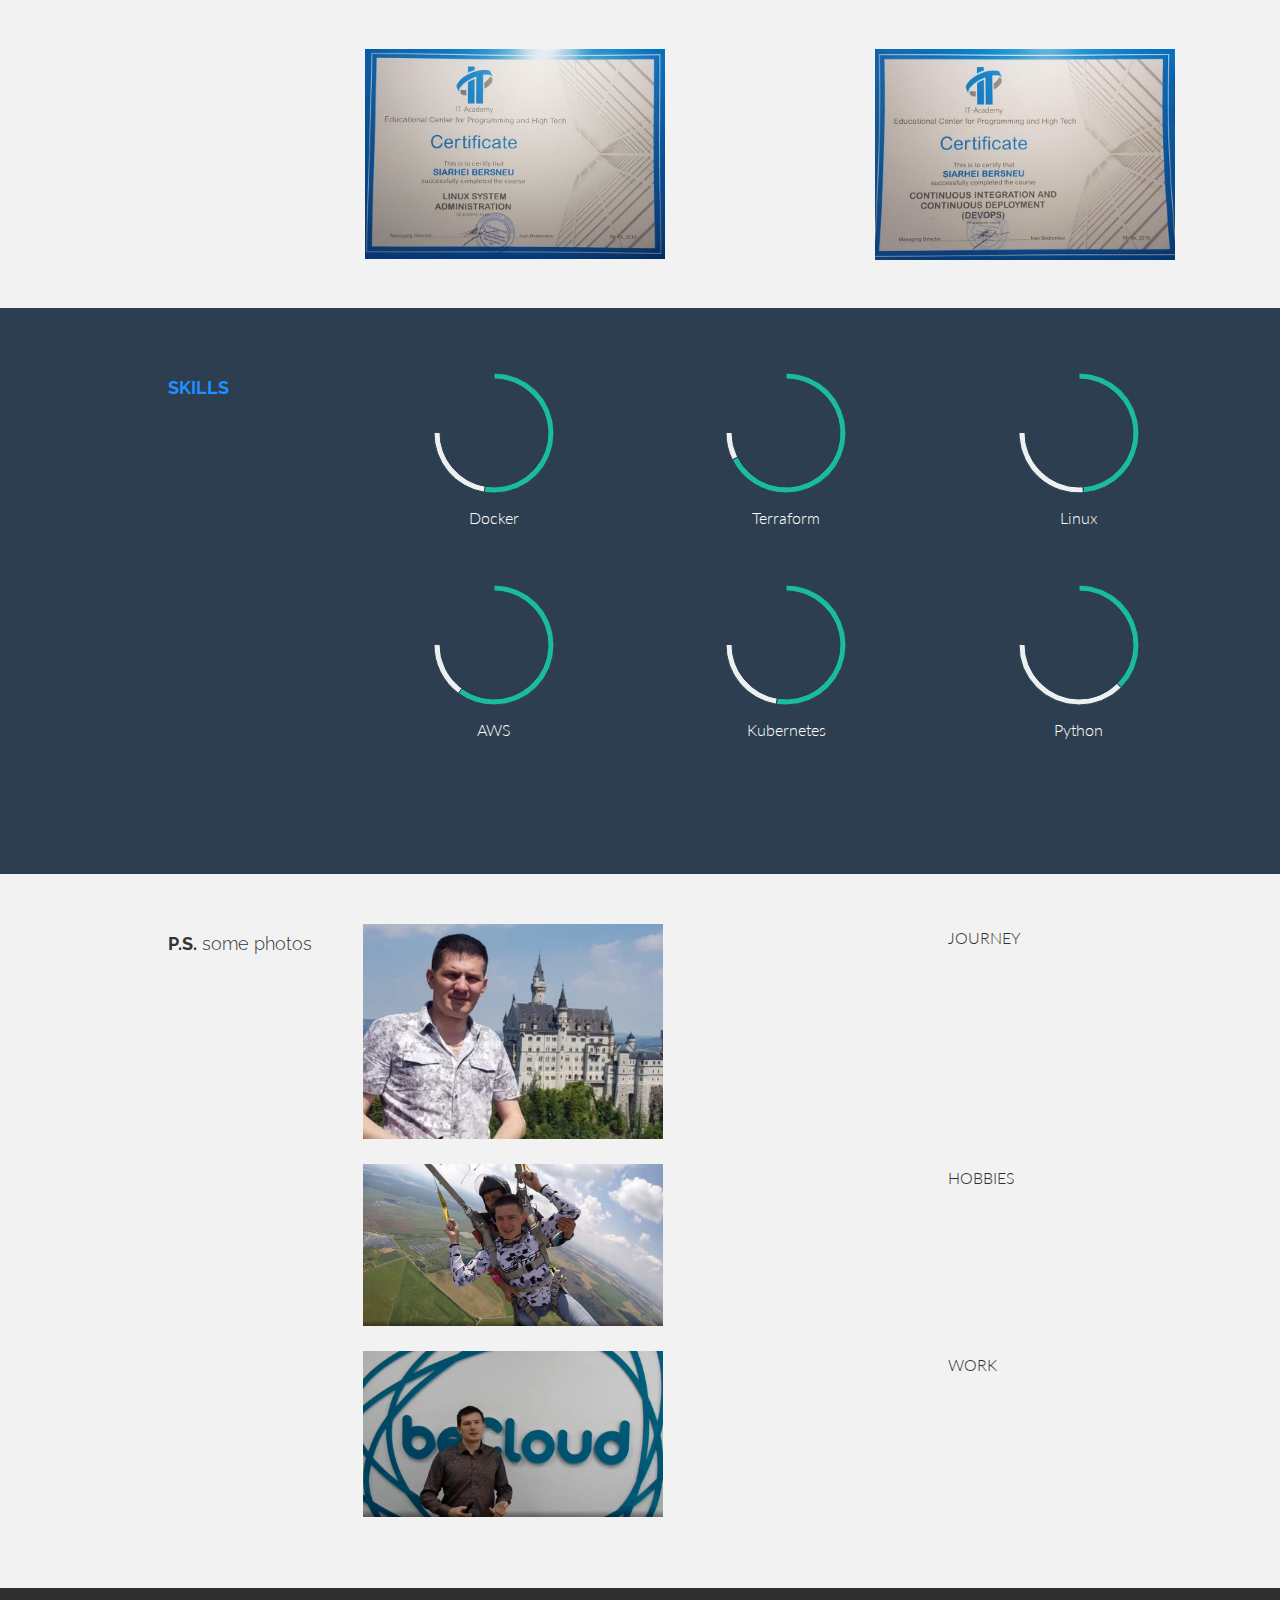
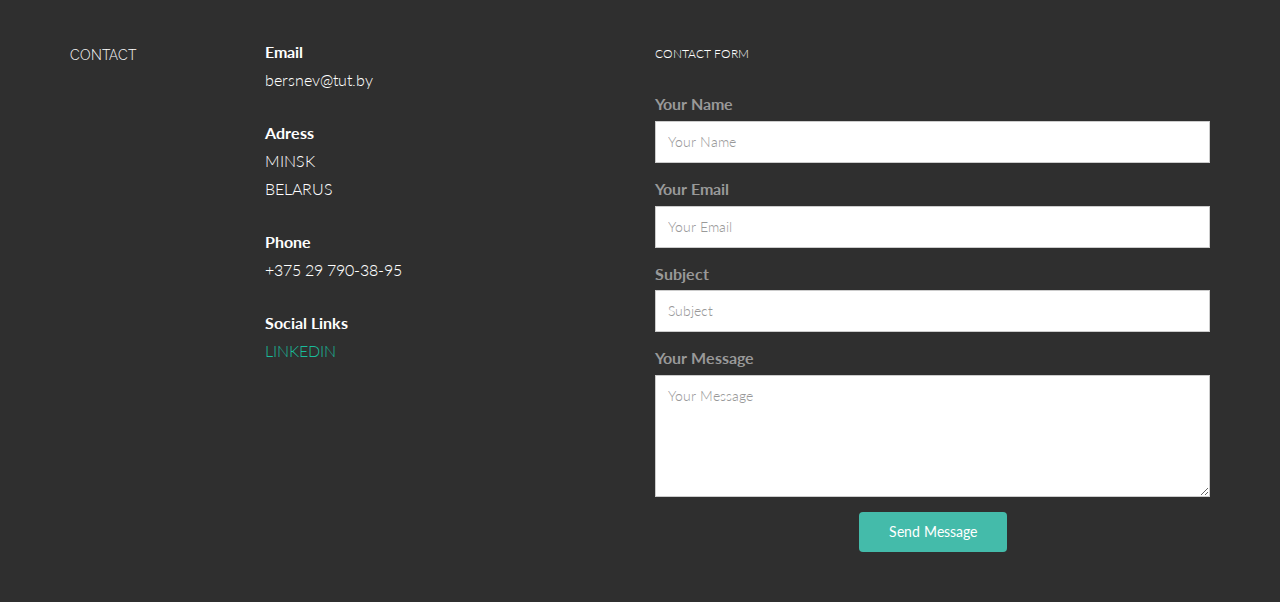
==== commit e1ab6978: "add yandex metrika" ====
--- a/index.html
+++ b/index.html
@@ -1,6 +1,20 @@
 <!DOCTYPE html>
 <html lang="en">
 <head>
+  <!-- Yandex.Metrika counter -->
+<script type="text/javascript" >
+   (function(m,e,t,r,i,k,a){m[i]=m[i]||function(){(m[i].a=m[i].a||[]).push(arguments)};
+   m[i].l=1*new Date();k=e.createElement(t),a=e.getElementsByTagName(t)[0],k.async=1,k.src=r,a.parentNode.insertBefore(k,a)})
+   (window, document, "script", "https://mc.yandex.ru/metrika/tag.js", "ym");
+
+   ym(87092100, "init", {
+        clickmap:true,
+        trackLinks:true,
+        accurateTrackBounce:true
+   });
+</script>
+<noscript><div><img src="https://mc.yandex.ru/watch/87092100" style="position:absolute; left:-9999px;" alt="" /></div></noscript>
+<!-- /Yandex.Metrika counter -->
   <meta charset="utf-8">
   <title>Bersnev Sergey</title>
   <meta content="width=device-width, initial-scale=1.0" name="viewport">
--- a/css/style.css
+++ b/css/style.css
@@ -419,3 +419,19 @@
   font-weight: 600;
   margin: 15px 0;
 }
+
+@media(max-width: 767px) {
+    #certificate,
+    #certificate2 {
+          margin-left: 0px;
+    }
+    #certificate2 img,
+    #certificate img {
+        width: 100%;
+    }
+
+    #certificate2:hover img,
+    #certificate:hover img {
+        width: 100%;
+    }
+}
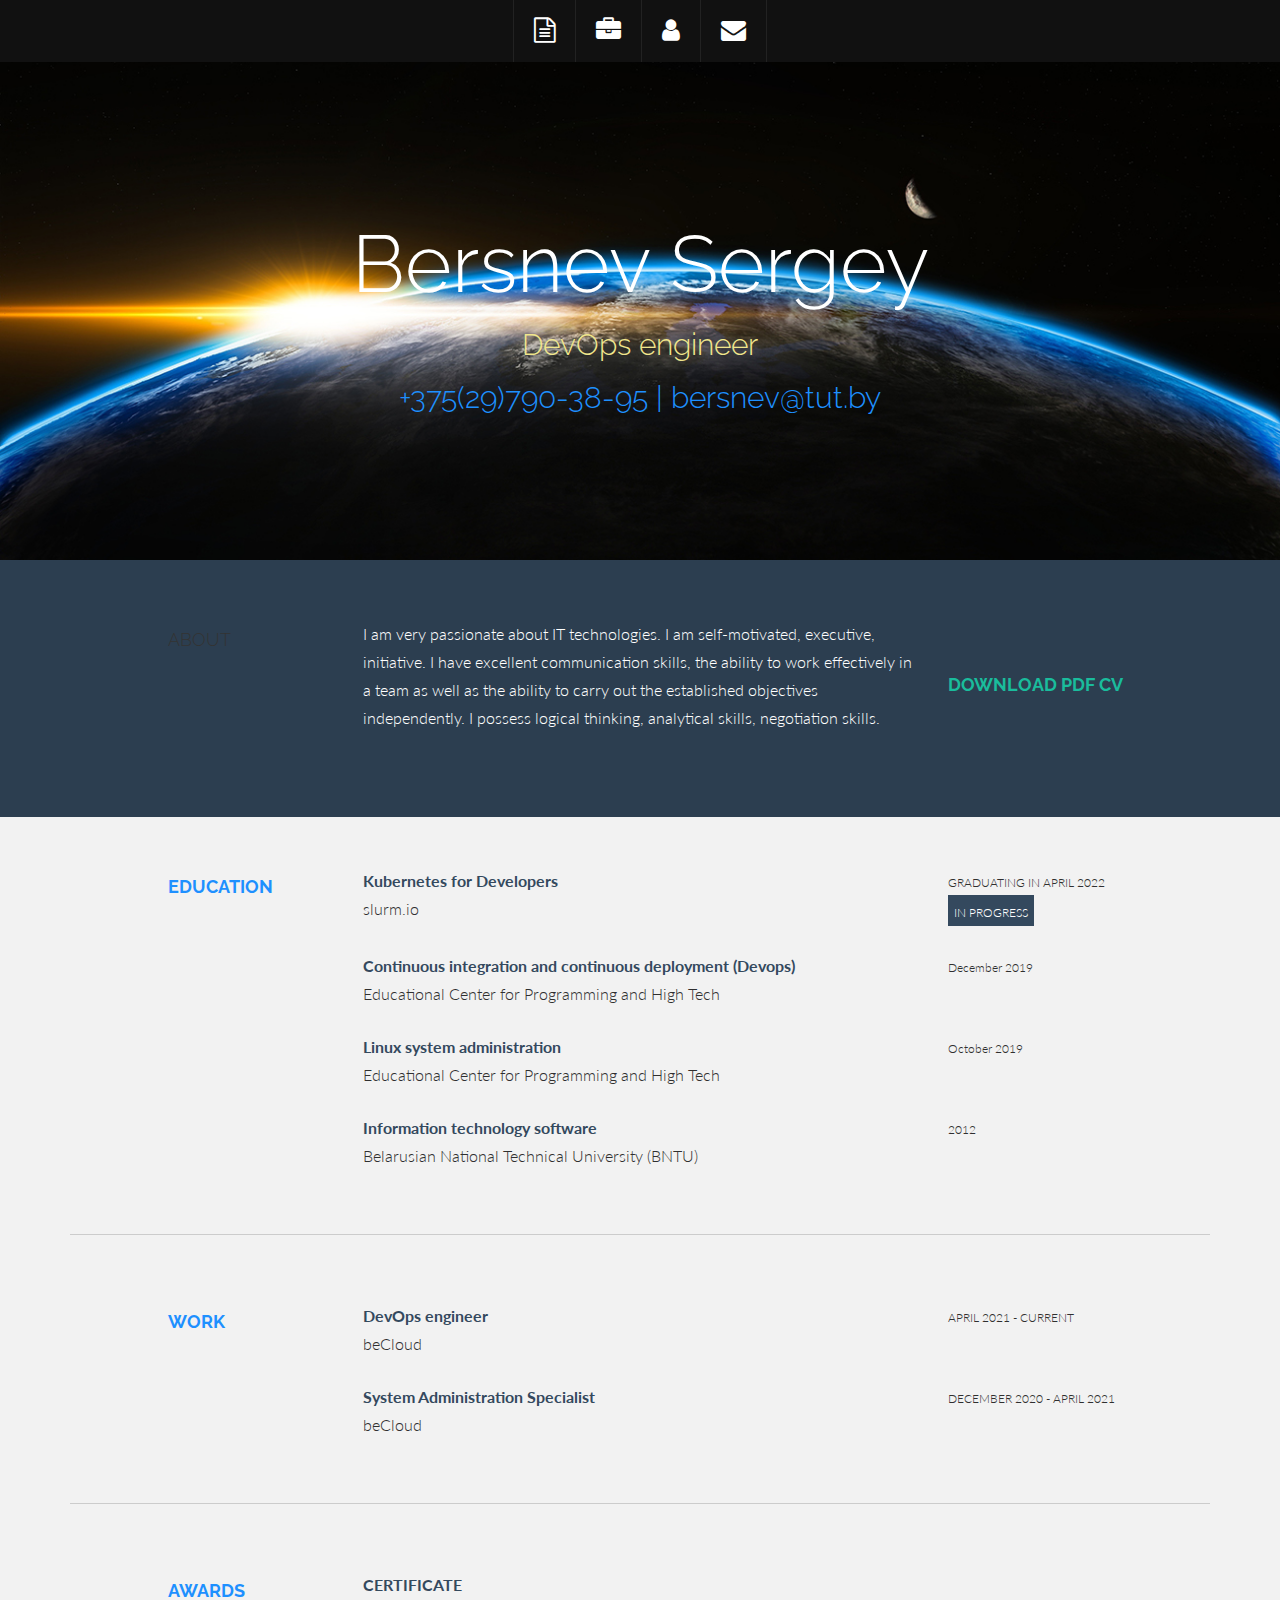
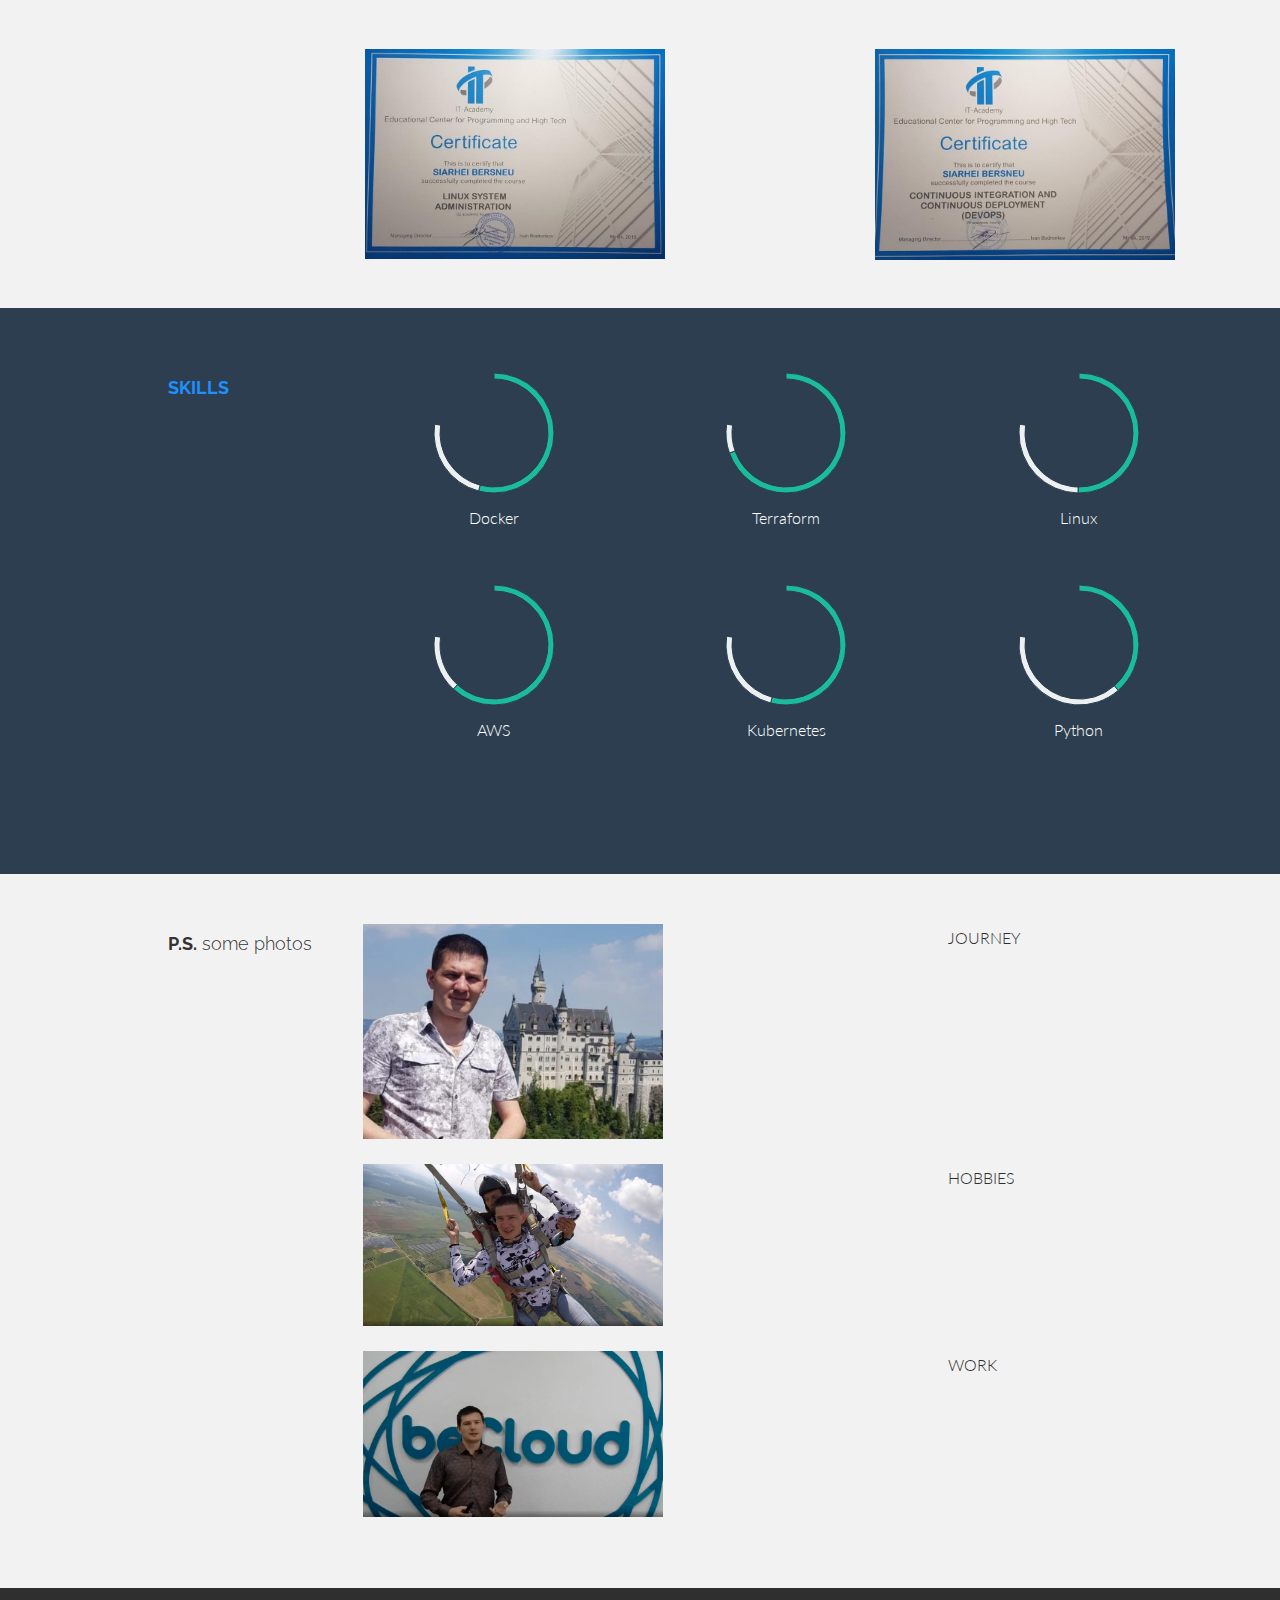
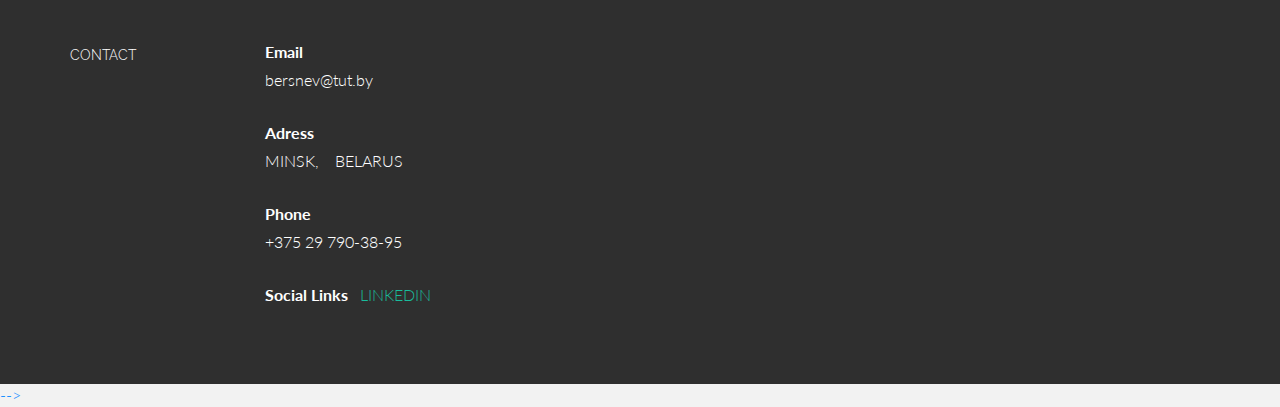
==== commit cfd1c1df: "edit kub v.1.1 + edit index" ====
--- a/index.html
+++ b/index.html
@@ -370,19 +370,19 @@
           </div>
           <div class="col-lg-4">
             <p>
-              <t>Email</t><br/> bersnev@tut.by <br/>
+              <t>Email</t><br/> bersnev@tut.by
             </p>
             <p>
-              <t>Adress</t><br/> MINSK <br/> BELARUS <br/>
+              <t>Adress</t><br/> MINSK, &ensp; BELARUS <br/>
             </p>
             <p>
               <t>Phone</t><br/> +375 29 790-38-95 <br/>
             </p>
             <p>
-              <t>Social Links</t><br/><a href=https://linkedin.com/in/bersnev-sergey target=«_blank»>LINKEDIN</a>
-            </p>
-          </div>
-          <div class="col-lg-6">
+              <t>Social Links</t>&emsp;<a href=https://linkedin.com/in/bersnev-sergey target=«_blank»>LINKEDIN</a>
+            </p>
+          </div>
+    <!--      <div class="col-lg-6">
             <p>
               <sm>CONTACT FORM</sm>
             </p>
@@ -428,7 +428,7 @@
     </div>
     <!--/ #footer -->
   </section>
-
+-->
 
 
   <!-- JavaScript Libraries -->
